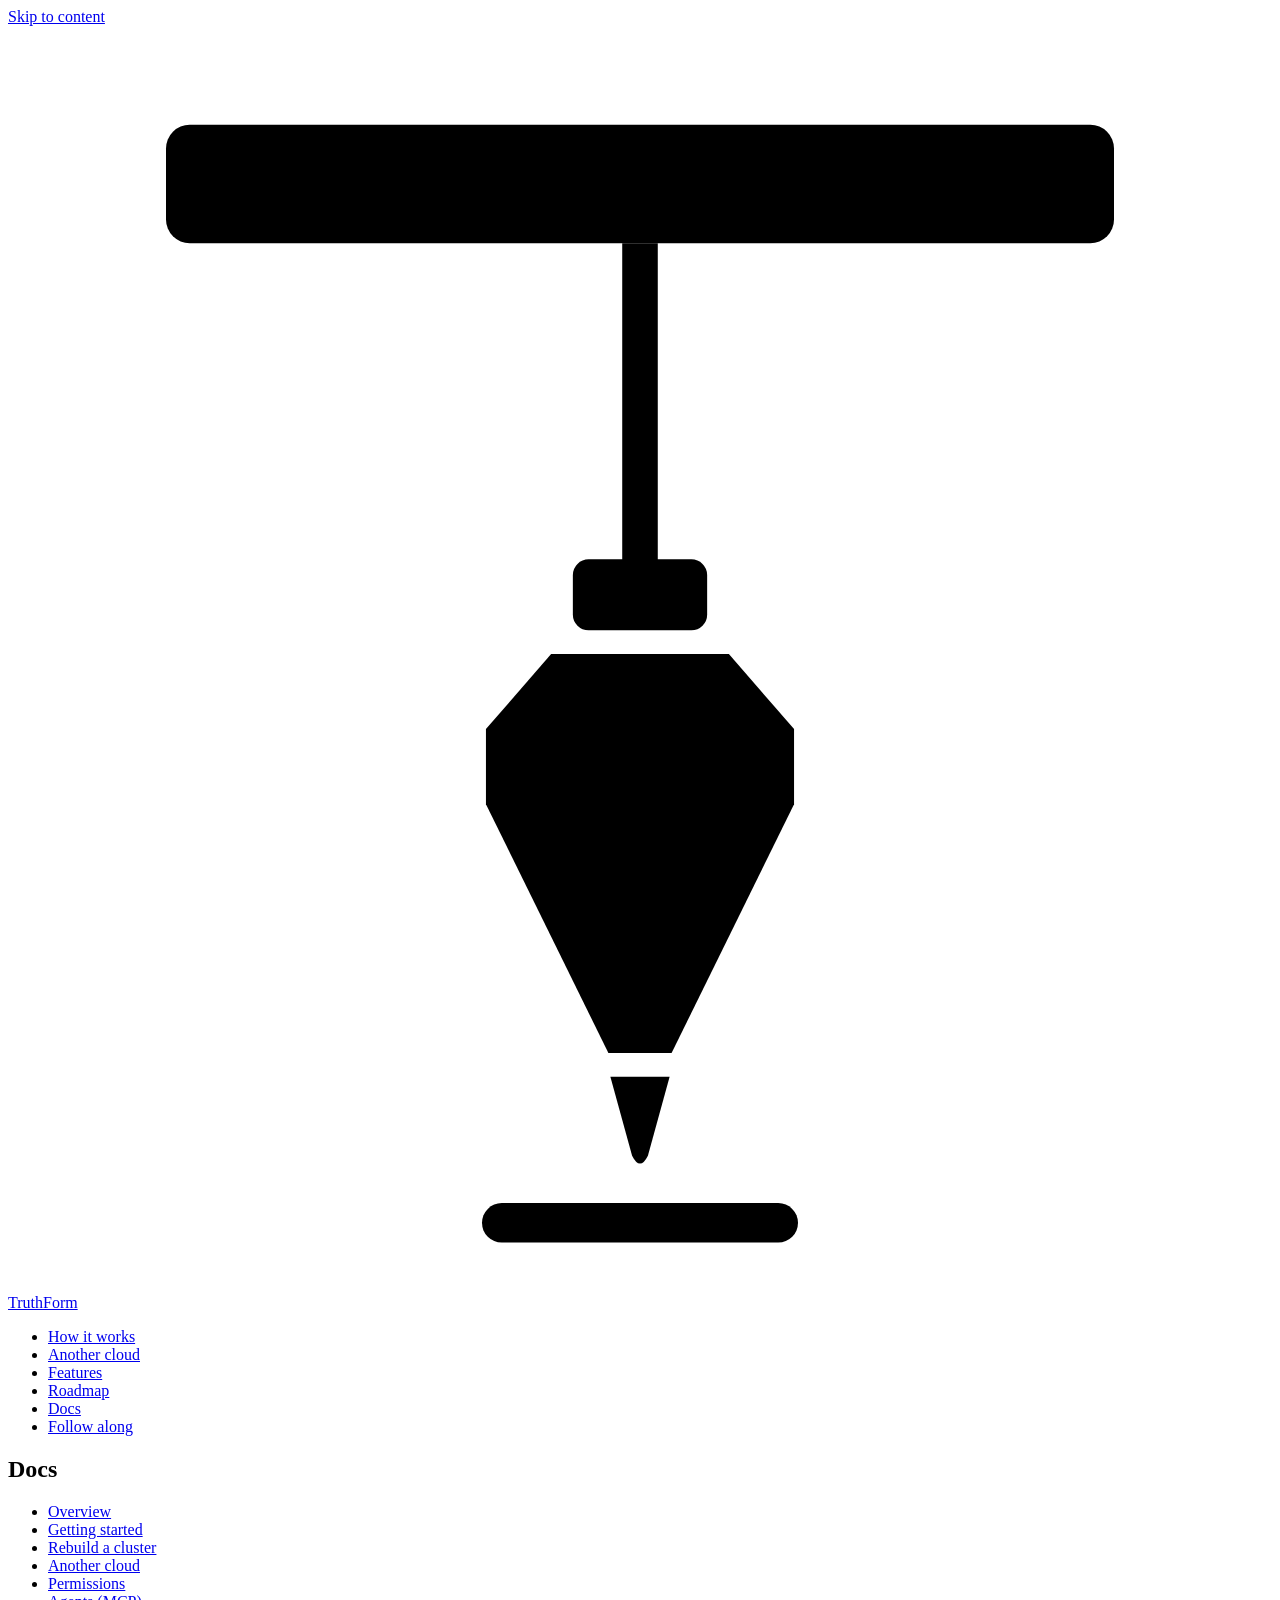
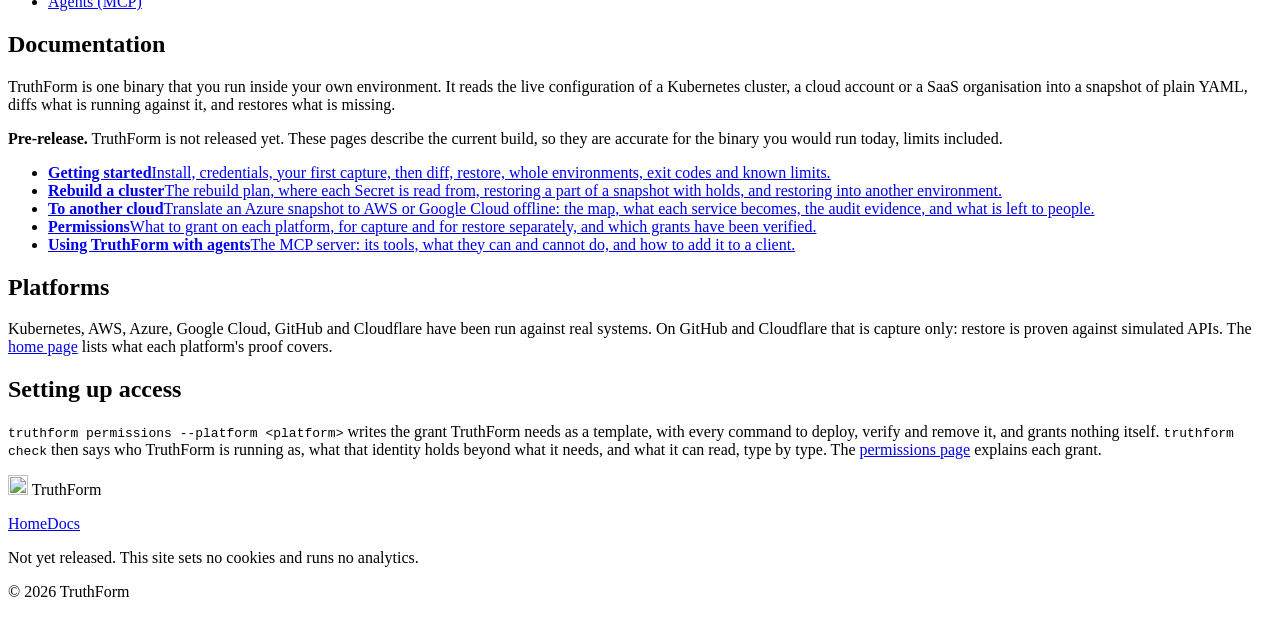
==== public/docs/index.html @ 3778e56d "Show the translation to AWS and Google Cloud, and the Kubernetes rebuild tools The site described co" ====
<!doctype html>
<html lang="en">
<head>
  <meta charset="utf-8">
  <meta name="viewport" content="width=device-width, initial-scale=1">
  <title>Docs | TruthForm</title>
  <meta name="description" content="How to run TruthForm in your own environment: install, capture, diff and restore, the permissions to grant on each platform, and using it with AI agents.">
  <link rel="canonical" href="https://usetruthform.com/docs/">
  <!-- Root-absolute paths: the docs sit one or two levels down, and the
       same header and footer are copied into every page. -->
  <link rel="icon" href="/logo.svg" type="image/svg+xml">
  <meta name="color-scheme" content="light dark">
  <meta name="theme-color" content="#fbfbf8" media="(prefers-color-scheme: light)">
  <meta name="theme-color" content="#0c1014" media="(prefers-color-scheme: dark)">
  <link rel="stylesheet" href="/styles.css">
</head>
<body>
  <a class="skip-link" href="#main">Skip to content</a>

  <header class="site-header">
    <div class="wrap header-inner">
      <a class="brand" href="/" aria-label="TruthForm home">
        <svg class="brand-mark" viewBox="0 0 64 64" aria-hidden="true" focusable="false">
          <g class="sb"><rect x="8" y="5" width="48" height="6" rx="1.2"/><rect x="28.6" y="27" width="6.8" height="3.6" rx=".8"/><path d="M30.5 53.2H33.5L32.4 57.2Q32 58 31.6 57.2Z"/><rect x="24" y="59.6" width="16" height="2" rx="1"/></g>
          <g class="sa"><rect x="31.1" y="11" width="1.8" height="16.5"/><path d="M27.5 31.8H36.5L39.8 35.6V39.4L33.6 52H30.4L24.2 39.4V35.6Z"/></g>
        </svg>
        <span><span class="brand-truth">Truth</span>Form</span>
      </a>
      <nav aria-label="Primary">
        <ul class="nav">
          <li><a href="/#how">How it works</a></li>
          <li><a href="/#another-cloud">Another cloud</a></li>
          <li><a href="/#features">Features</a></li>
          <li><a href="/#roadmap">Roadmap</a></li>
          <li class="nav-keep"><a href="/docs/" aria-current="page">Docs</a></li>
          <li><a class="nav-cta" href="/#follow">Follow along</a></li>
        </ul>
      </nav>
    </div>
  </header>

  <main id="main" class="docs">
    <div class="wrap docs-grid">
      <nav class="docs-nav" aria-label="Documentation">
        <div>
          <h2>Docs</h2>
          <ul>
            <li><a href="/docs/" aria-current="page">Overview</a></li>
            <li><a href="/docs/getting-started/">Getting started</a></li>
            <li><a href="/docs/rebuild/">Rebuild a cluster</a></li>
            <li><a href="/docs/another-cloud/">Another cloud</a></li>
            <li><a href="/docs/permissions/">Permissions</a></li>
            <li><a href="/docs/agents/">Agents (MCP)</a></li>
          </ul>
        </div>
      </nav>

      <article class="prose">
        <h1>Documentation</h1>
        <p class="lede">TruthForm is one binary that you run inside your own environment. It reads the live configuration of a Kubernetes cluster, a cloud account or a SaaS organisation into a snapshot of plain YAML, diffs what is running against it, and restores what is missing.</p>

        <div class="note">
          <p><strong>Pre-release.</strong> TruthForm is not released yet. These pages describe the current build, so they are accurate for the binary you would run today, limits included.</p>
        </div>

        <ul class="doc-cards">
          <li><a href="/docs/getting-started/"><strong>Getting started</strong><span>Install, credentials, your first capture, then diff, restore, whole environments, exit codes and known limits.</span></a></li>
          <li><a href="/docs/rebuild/"><strong>Rebuild a cluster</strong><span>The rebuild plan, where each Secret is read from, restoring a part of a snapshot with holds, and restoring into another environment.</span></a></li>
          <li><a href="/docs/another-cloud/"><strong>To another cloud</strong><span>Translate an Azure snapshot to AWS or Google Cloud offline: the map, what each service becomes, the audit evidence, and what is left to people.</span></a></li>
          <li><a href="/docs/permissions/"><strong>Permissions</strong><span>What to grant on each platform, for capture and for restore separately, and which grants have been verified.</span></a></li>
          <li><a href="/docs/agents/"><strong>Using TruthForm with agents</strong><span>The MCP server: its tools, what they can and cannot do, and how to add it to a client.</span></a></li>
        </ul>

        <h2 id="platforms">Platforms</h2>
        <p>Kubernetes, AWS, Azure, Google Cloud, GitHub and Cloudflare have been run against real systems. On GitHub and Cloudflare that is capture only: restore is proven against simulated APIs. The <a href="/#features">home page</a> lists what each platform's proof covers.</p>

        <h2 id="access">Setting up access</h2>
        <p><code>truthform permissions --platform &lt;platform&gt;</code> writes the grant TruthForm needs as a template, with every command to deploy, verify and remove it, and grants nothing itself. <code>truthform check</code> then says who TruthForm is running as, what that identity holds beyond what it needs, and what it can read, type by type. The <a href="/docs/permissions/">permissions page</a> explains each grant.</p>
      </article>
    </div>
  </main>

  <footer class="site-footer">
    <div class="wrap footer-inner">
      <p class="footer-brand">
        <img src="/logo.svg" alt="" width="20" height="20">
        <span><span class="brand-truth">Truth</span>Form</span>
      </p>
      <p class="footer-links"><a href="/">Home</a><a href="/docs/">Docs</a></p>
      <p>Not yet released. This site sets no cookies and runs no analytics.</p>
      <p>&copy; 2026 TruthForm</p>
    </div>
  </footer>
</body>
</html>
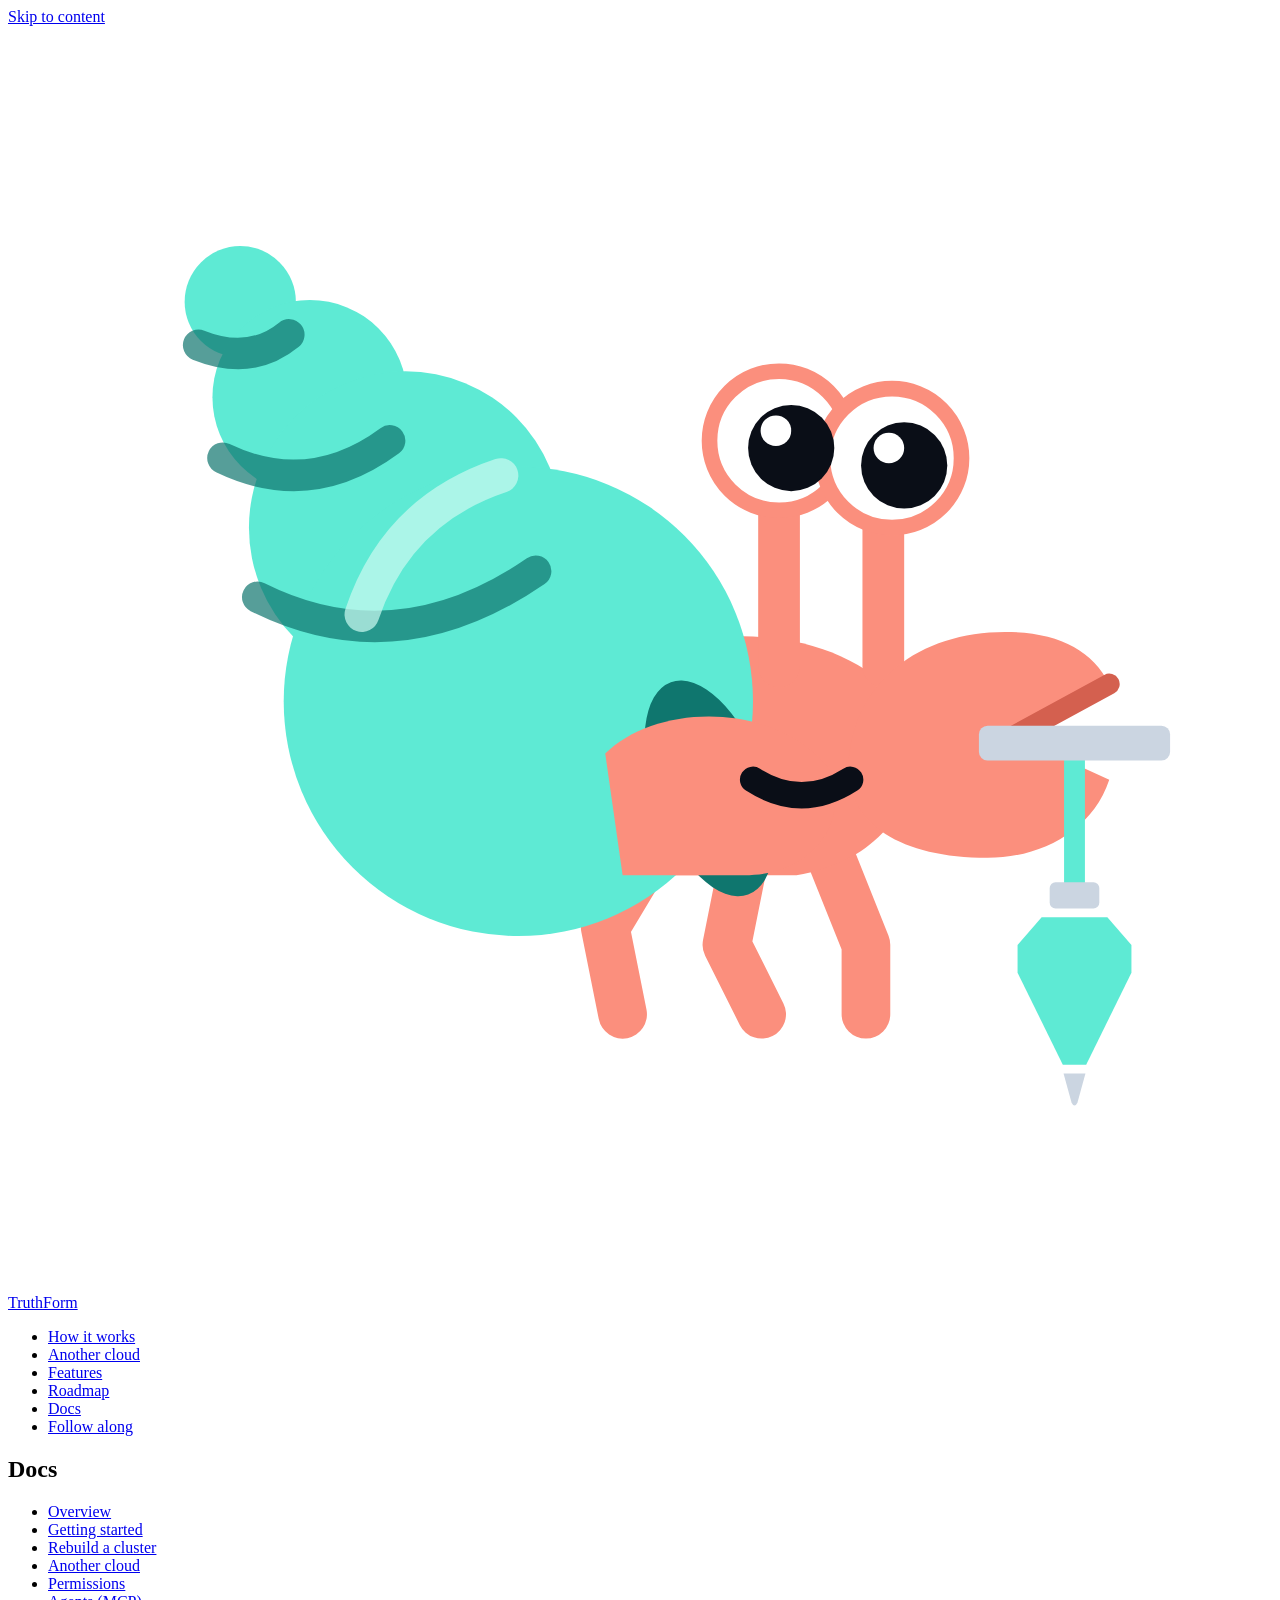
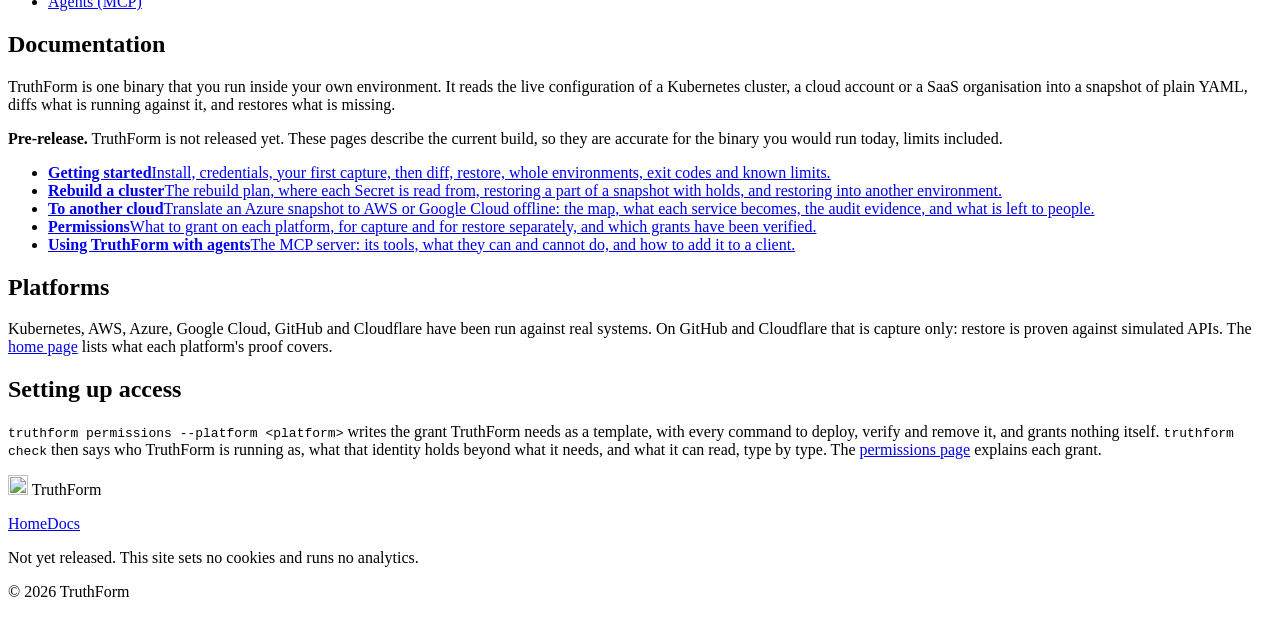
==== commit 81f2a4fc: "Use the hermit crab mascot as the header mark, footer mark and favicon The UseTruthForm GitHub org a" ====
--- a/public/docs/index.html
+++ b/public/docs/index.html
@@ -21,8 +21,27 @@
     <div class="wrap header-inner">
       <a class="brand" href="/" aria-label="TruthForm home">
         <svg class="brand-mark" viewBox="0 0 64 64" aria-hidden="true" focusable="false">
-          <g class="sb"><rect x="8" y="5" width="48" height="6" rx="1.2"/><rect x="28.6" y="27" width="6.8" height="3.6" rx=".8"/><path d="M30.5 53.2H33.5L32.4 57.2Q32 58 31.6 57.2Z"/><rect x="24" y="59.6" width="16" height="2" rx="1"/></g>
-          <g class="sa"><rect x="31.1" y="11" width="1.8" height="16.5"/><path d="M27.5 31.8H36.5L39.8 35.6V39.4L33.6 52H30.4L24.2 39.4V35.6Z"/></g>
+          <g transform="translate(32 32) scale(0.88) translate(-32 -33.5)">
+          <path class="cb-l" d="M33 44l-3 5 1 5M38 45l-1 5 2 4M43 45l2 5 0 4" stroke="#fb8f7d" stroke-width="2.8" stroke-linecap="round" stroke-linejoin="round" fill="none"/>
+          <path d="M28 36c5-5 15-5 19 0 2 4 0 9-6 10H31Z" fill="#fb8f7d"/>
+          <path d="M40 34V24M46 34V25" stroke="#fb8f7d" stroke-width="2.4" stroke-linecap="round"/>
+          <path d="M44 40c0-5 4-8 9-8 3 0 5 1 6 3l-5.5 3 5.5 2.5c-1 3-4 4.5-7 4.5-5 0-8-2-8-5Z" fill="#fb8f7d"/>
+          <path d="M53.5 38l5.5-3" stroke="#d4604f" stroke-width="1.2" stroke-linecap="round"/>
+          <g class="cs" fill="#5eead4"><circle cx="9" cy="13" r="3.2"/><circle cx="13" cy="18.5" r="5.6"/><circle cx="18.5" cy="26" r="9"/><circle cx="25" cy="36" r="13.5"/></g>
+          <path class="cw" d="M6.6 15.5q3 1.2 5.2-.6M8 22q5 2.4 9.6-1M10 30q8 4 16-1.5" fill="none" stroke="#0f766e" stroke-width="1.8" stroke-linecap="round" stroke-opacity=".7"/>
+          <path d="M16 31q2-6 8-8" stroke="#ccfbf1" stroke-width="2" stroke-linecap="round" fill="none" opacity=".7"/>
+          <ellipse cx="36" cy="41" rx="3.2" ry="6.5" fill="#0f766e" transform="rotate(-20 36 41)"/>
+          <path d="M30 39c3-3 10-3 13 1 1 3-1 6-5 6h-7Z" fill="#fb8f7d"/>
+          <g class="ce" fill="#fff" stroke="#fb8f7d" stroke-width=".9"><circle cx="40" cy="21" r="4"/><circle cx="46.5" cy="22" r="4"/></g>
+          <g fill="#0a0e17"><circle cx="40.7" cy="21.42" r="2.48"/><circle cx="47.2" cy="22.42" r="2.48"/></g>
+          <g fill="#fff"><circle cx="39.82" cy="20.42" r=".88"/><circle cx="46.32" cy="21.42" r=".88"/></g>
+          <path d="M38.5 40.5q2.8 1.8 5.6 0" stroke="#0a0e17" stroke-width="1.5" stroke-linecap="round" fill="none"/>
+          <path class="cst" d="M57 38.4V47" stroke="#5eead4" stroke-width="1.2" stroke-linecap="round"/>
+          <g class="sb" fill="#cbd5e1"><rect x="51.5" y="37.4" width="11" height="2" rx=".5"/></g>
+          <g transform="translate(57 46.4) scale(.42) translate(-32 -27)">
+          <g class="sb" fill="#cbd5e1"><rect x="28.6" y="27" width="6.8" height="3.6" rx=".8"/><path d="M30.5 53.2H33.5L32.4 57.2Q32 58 31.6 57.2Z"/></g>
+          <g class="sa" fill="#5eead4"><path d="M27.5 31.8H36.5L39.8 35.6V39.4L33.6 52H30.4L24.2 39.4V35.6Z"/></g>
+          </g></g>
         </svg>
         <span><span class="brand-truth">Truth</span>Form</span>
       </a>
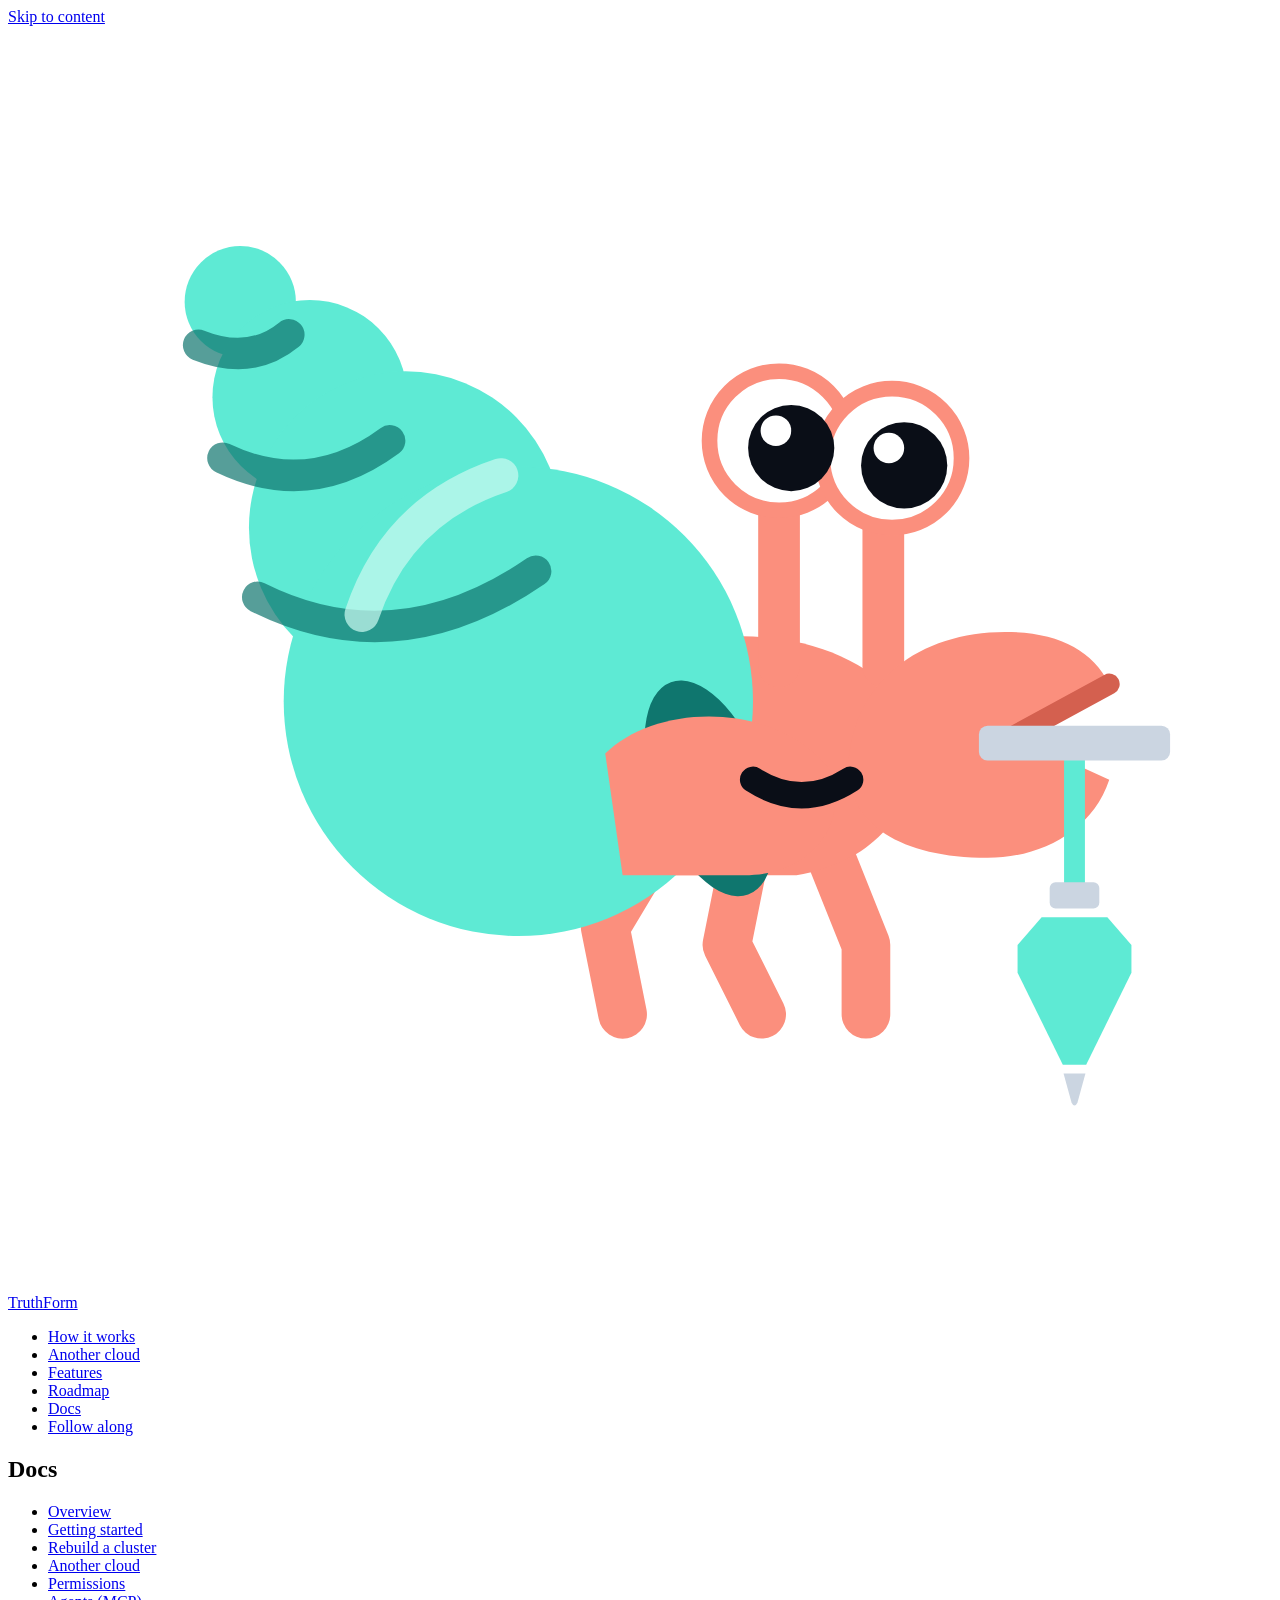
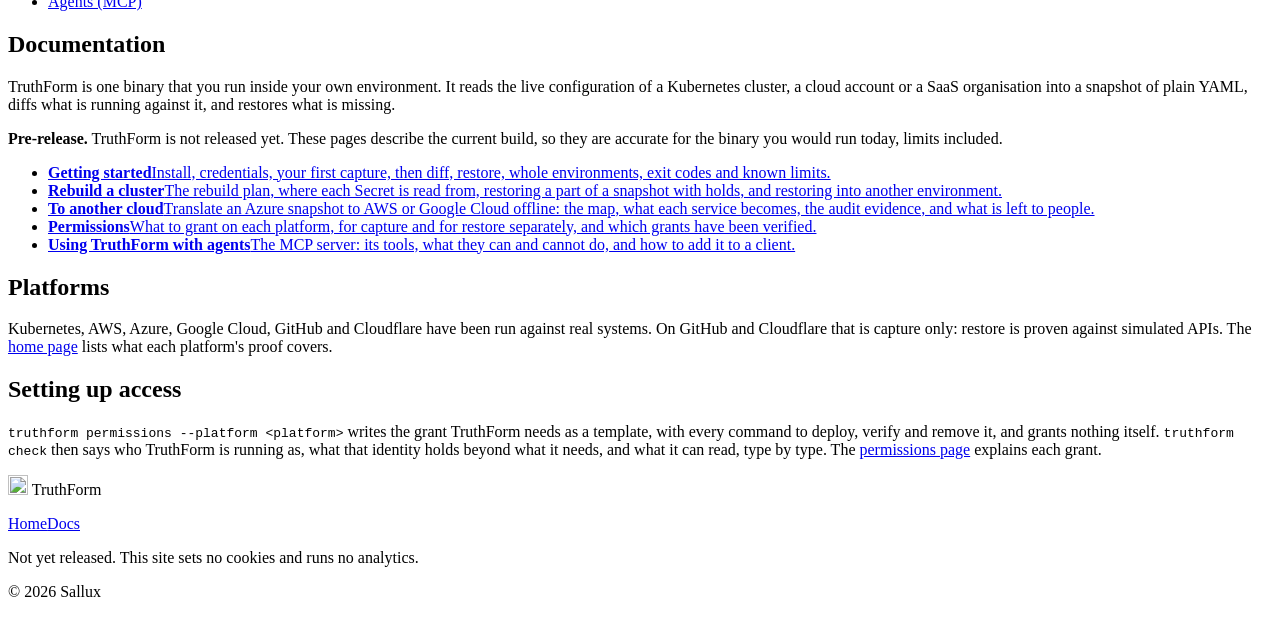
==== commit 45ee6d72: "Give the site a real contact address and name Sallux as copyright holder The follow section said "Co" ====
--- a/public/docs/index.html
+++ b/public/docs/index.html
@@ -107,7 +107,7 @@
       </p>
       <p class="footer-links"><a href="/">Home</a><a href="/docs/">Docs</a></p>
       <p>Not yet released. This site sets no cookies and runs no analytics.</p>
-      <p>&copy; 2026 TruthForm</p>
+      <p>&copy; 2026 Sallux</p>
     </div>
   </footer>
 </body>
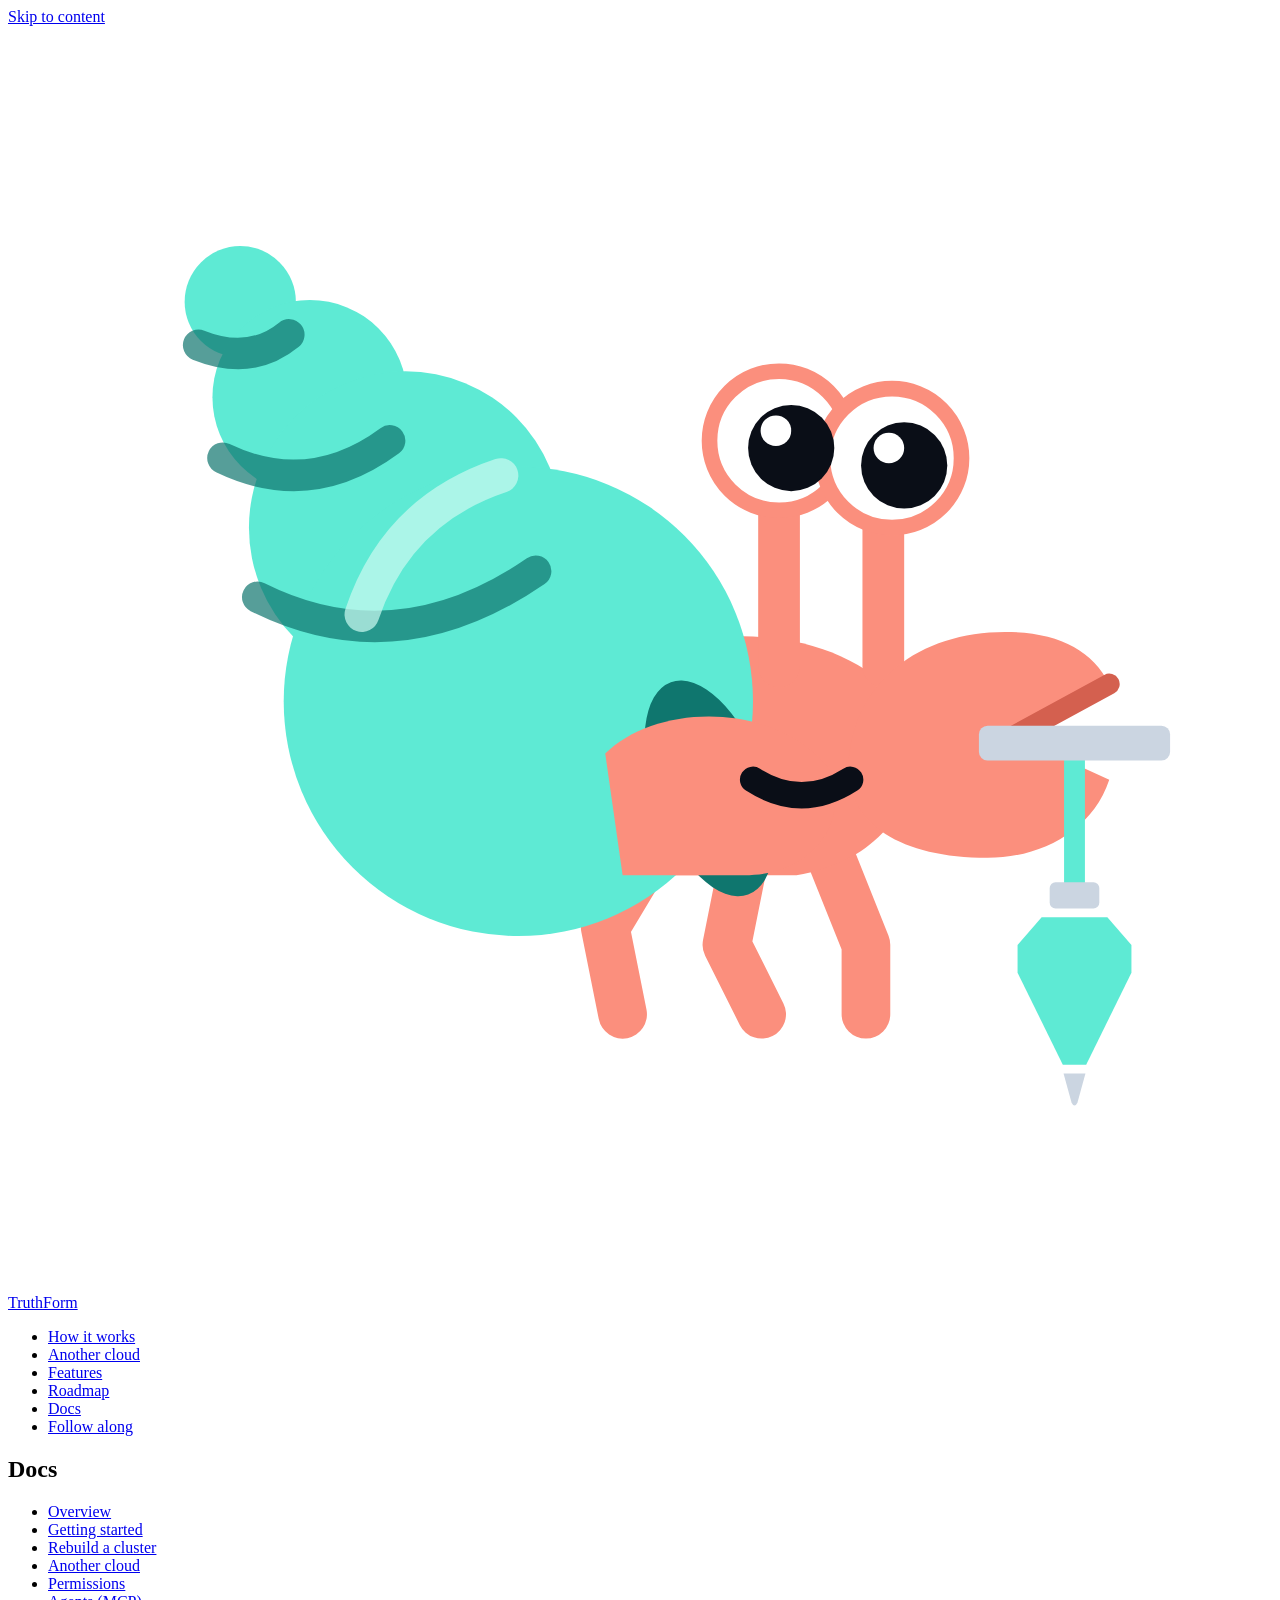
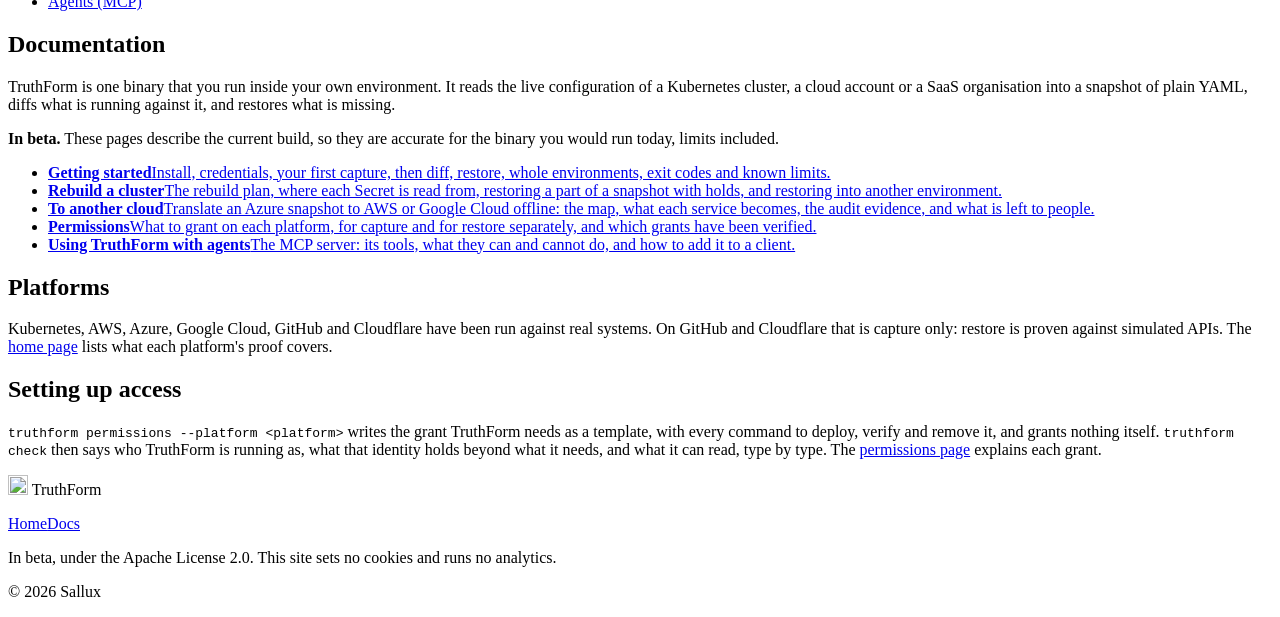
==== commit 227b3116: "Say what makes TruthForm nice to use, and that it is in beta under Apache 2.0 The home page listed w" ====
--- a/public/docs/index.html
+++ b/public/docs/index.html
@@ -79,7 +79,7 @@
         <p class="lede">TruthForm is one binary that you run inside your own environment. It reads the live configuration of a Kubernetes cluster, a cloud account or a SaaS organisation into a snapshot of plain YAML, diffs what is running against it, and restores what is missing.</p>
 
         <div class="note">
-          <p><strong>Pre-release.</strong> TruthForm is not released yet. These pages describe the current build, so they are accurate for the binary you would run today, limits included.</p>
+          <p><strong>In beta.</strong> These pages describe the current build, so they are accurate for the binary you would run today, limits included.</p>
         </div>
 
         <ul class="doc-cards">
@@ -106,7 +106,7 @@
         <span><span class="brand-truth">Truth</span>Form</span>
       </p>
       <p class="footer-links"><a href="/">Home</a><a href="/docs/">Docs</a></p>
-      <p>Not yet released. This site sets no cookies and runs no analytics.</p>
+      <p>In beta, under the Apache License 2.0. This site sets no cookies and runs no analytics.</p>
       <p>&copy; 2026 Sallux</p>
     </div>
   </footer>
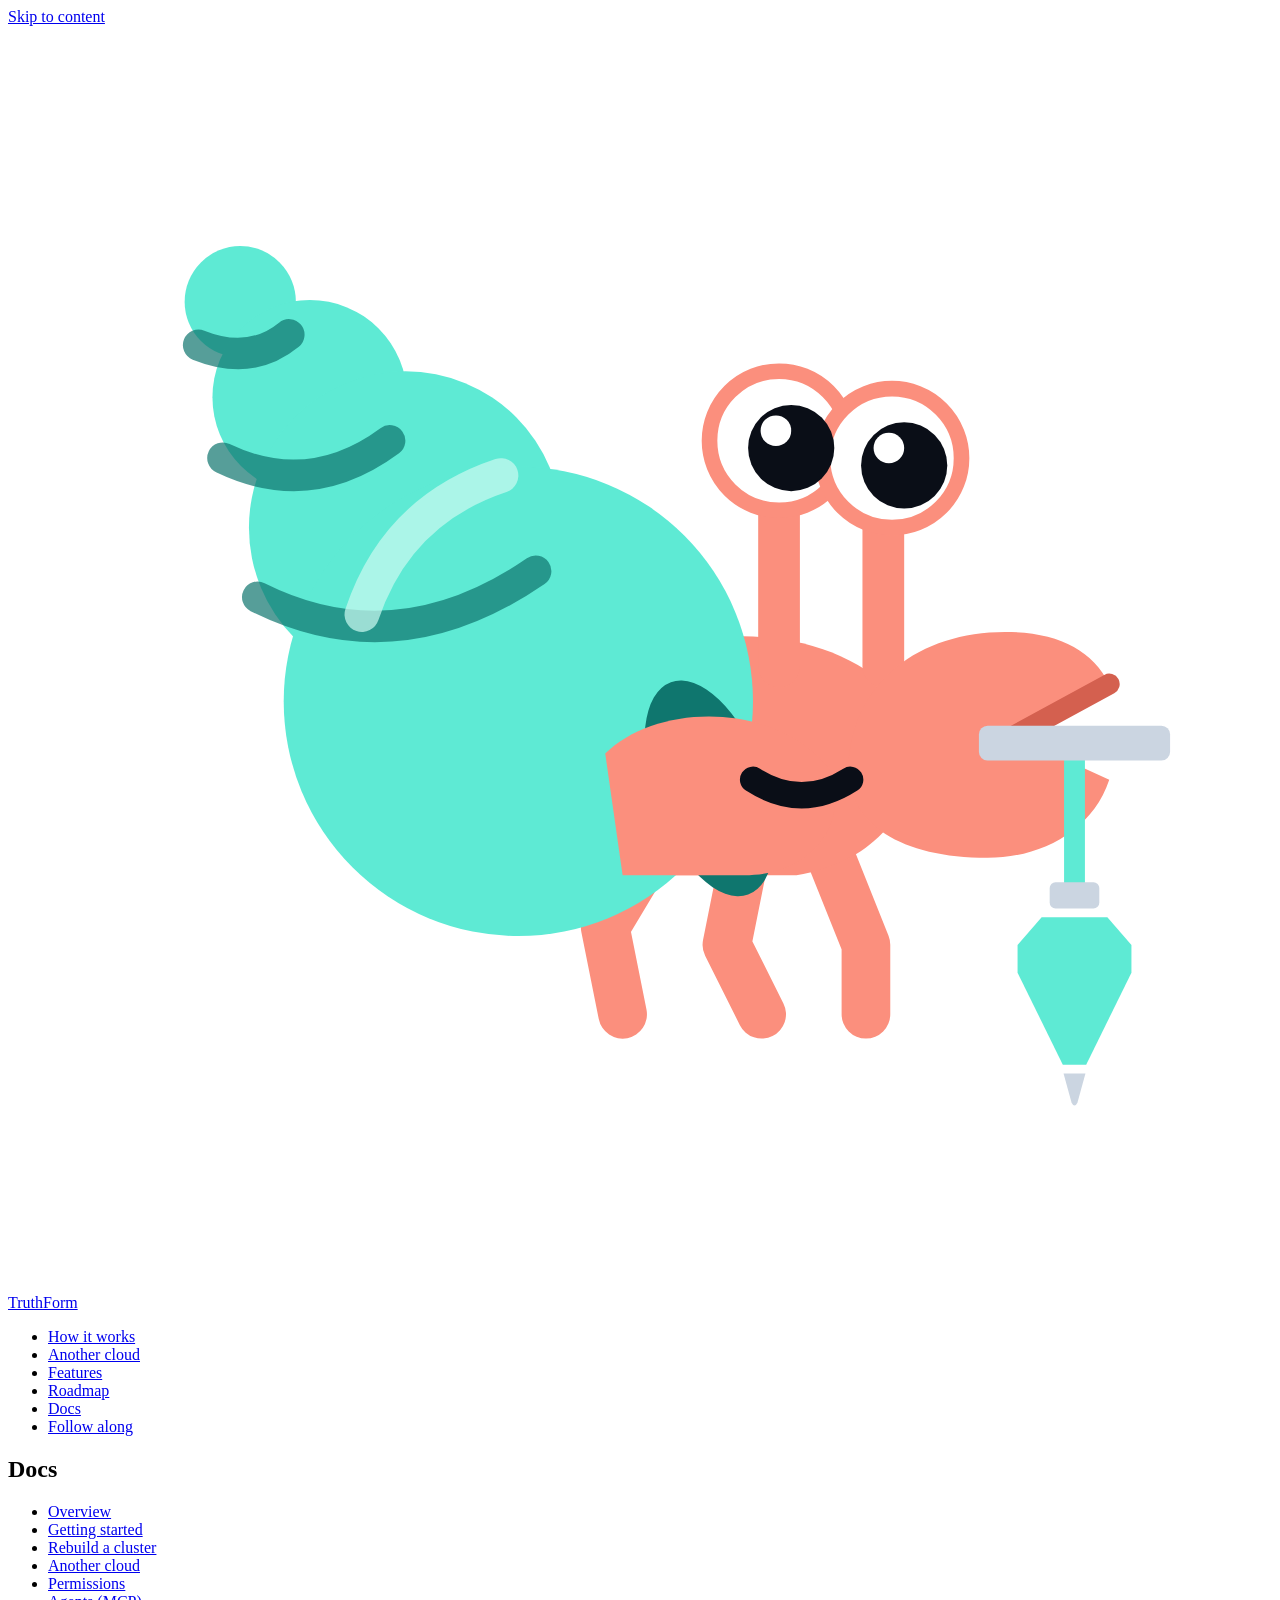
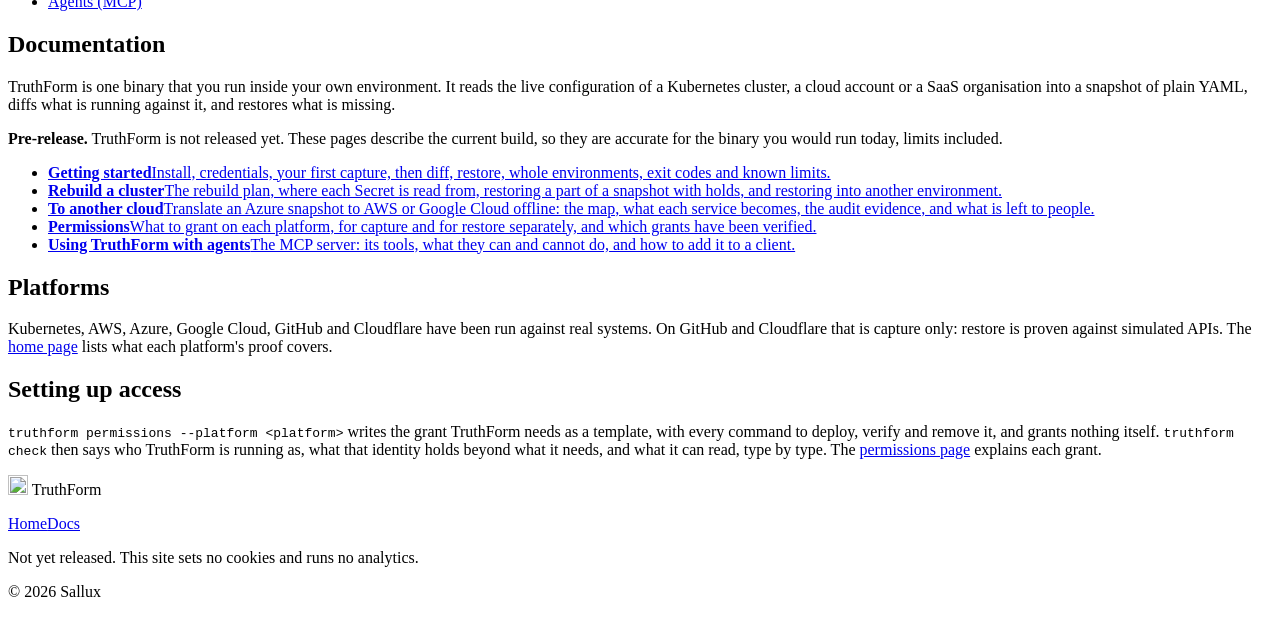
==== commit 9c0647d8: "Deploy to GitHub Pages from a workflow, and keep the security policy in the pages Pushing to main no" ====
--- a/public/docs/index.html
+++ b/public/docs/index.html
@@ -2,6 +2,9 @@
 <html lang="en">
 <head>
   <meta charset="utf-8">
+  <!-- Same policy as on every page; index.html says why it is a meta tag. -->
+  <meta http-equiv="Content-Security-Policy" content="default-src 'none'; style-src 'self'; img-src 'self'; base-uri 'none'; form-action 'none'">
+  <meta name="referrer" content="no-referrer">
   <meta name="viewport" content="width=device-width, initial-scale=1">
   <title>Docs | TruthForm</title>
   <meta name="description" content="How to run TruthForm in your own environment: install, capture, diff and restore, the permissions to grant on each platform, and using it with AI agents.">
@@ -79,7 +82,7 @@
         <p class="lede">TruthForm is one binary that you run inside your own environment. It reads the live configuration of a Kubernetes cluster, a cloud account or a SaaS organisation into a snapshot of plain YAML, diffs what is running against it, and restores what is missing.</p>
 
         <div class="note">
-          <p><strong>In beta.</strong> These pages describe the current build, so they are accurate for the binary you would run today, limits included.</p>
+          <p><strong>Pre-release.</strong> TruthForm is not released yet. These pages describe the current build, so they are accurate for the binary you would run today, limits included.</p>
         </div>
 
         <ul class="doc-cards">
@@ -106,7 +109,7 @@
         <span><span class="brand-truth">Truth</span>Form</span>
       </p>
       <p class="footer-links"><a href="/">Home</a><a href="/docs/">Docs</a></p>
-      <p>In beta, under the Apache License 2.0. This site sets no cookies and runs no analytics.</p>
+      <p>Not yet released. This site sets no cookies and runs no analytics.</p>
       <p>&copy; 2026 Sallux</p>
     </div>
   </footer>
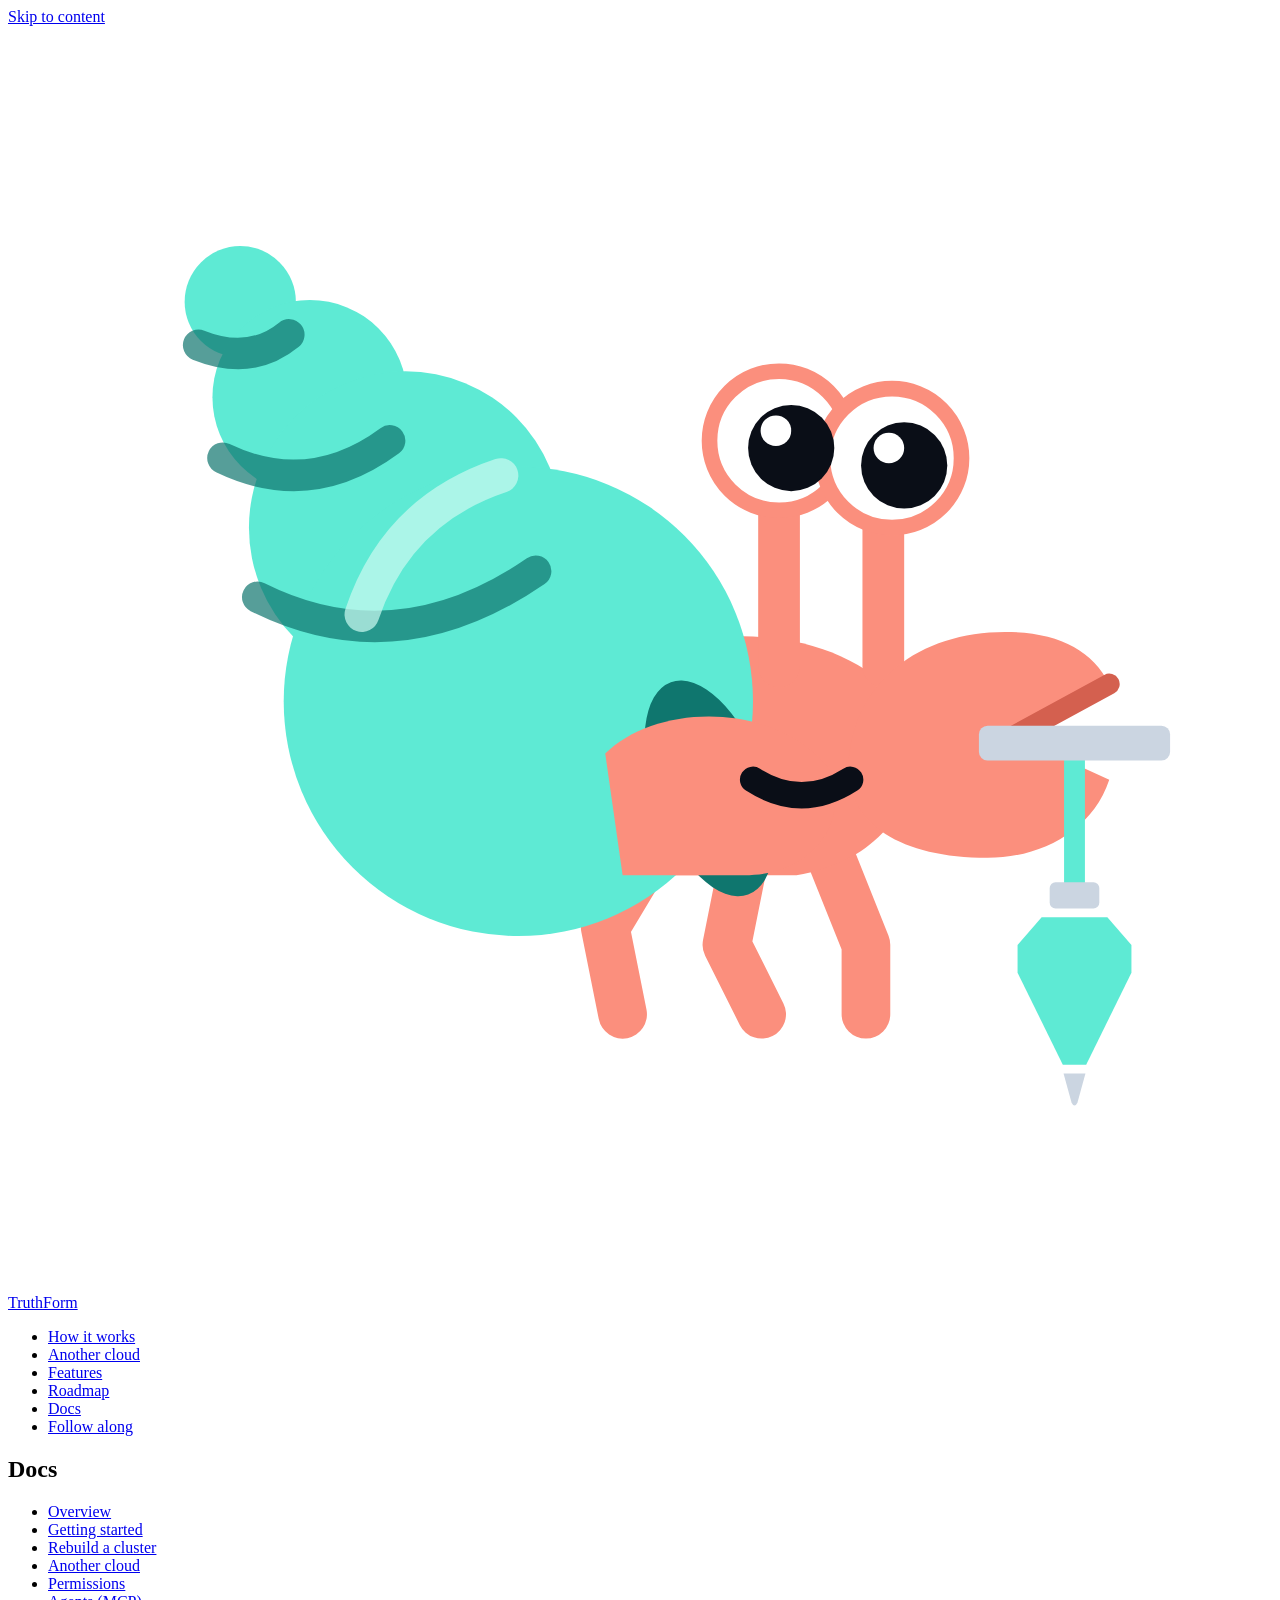
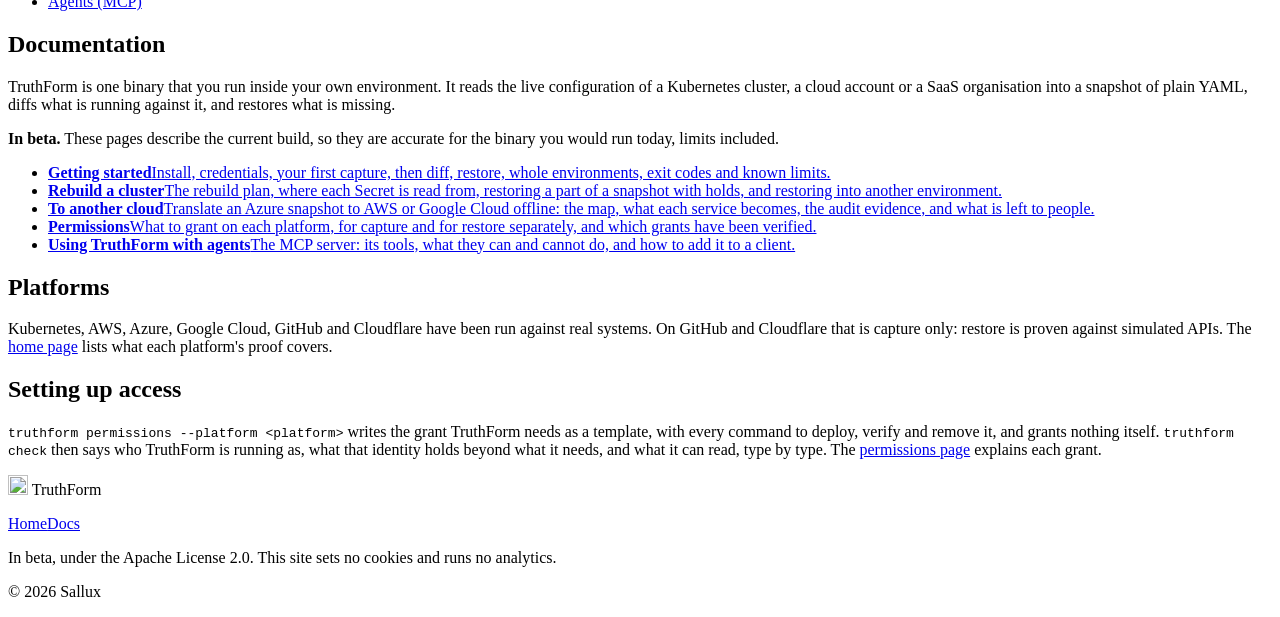
==== commit c124f815: "Merge pull request #5 from UseTruthForm/copy/nice-to-use-and-licence Say what makes TruthForm nice t" ====
--- a/public/docs/index.html
+++ b/public/docs/index.html
@@ -2,9 +2,6 @@
 <html lang="en">
 <head>
   <meta charset="utf-8">
-  <!-- Same policy as on every page; index.html says why it is a meta tag. -->
-  <meta http-equiv="Content-Security-Policy" content="default-src 'none'; style-src 'self'; img-src 'self'; base-uri 'none'; form-action 'none'">
-  <meta name="referrer" content="no-referrer">
   <meta name="viewport" content="width=device-width, initial-scale=1">
   <title>Docs | TruthForm</title>
   <meta name="description" content="How to run TruthForm in your own environment: install, capture, diff and restore, the permissions to grant on each platform, and using it with AI agents.">
@@ -82,7 +79,7 @@
         <p class="lede">TruthForm is one binary that you run inside your own environment. It reads the live configuration of a Kubernetes cluster, a cloud account or a SaaS organisation into a snapshot of plain YAML, diffs what is running against it, and restores what is missing.</p>
 
         <div class="note">
-          <p><strong>Pre-release.</strong> TruthForm is not released yet. These pages describe the current build, so they are accurate for the binary you would run today, limits included.</p>
+          <p><strong>In beta.</strong> These pages describe the current build, so they are accurate for the binary you would run today, limits included.</p>
         </div>
 
         <ul class="doc-cards">
@@ -109,7 +106,7 @@
         <span><span class="brand-truth">Truth</span>Form</span>
       </p>
       <p class="footer-links"><a href="/">Home</a><a href="/docs/">Docs</a></p>
-      <p>Not yet released. This site sets no cookies and runs no analytics.</p>
+      <p>In beta, under the Apache License 2.0. This site sets no cookies and runs no analytics.</p>
       <p>&copy; 2026 Sallux</p>
     </div>
   </footer>
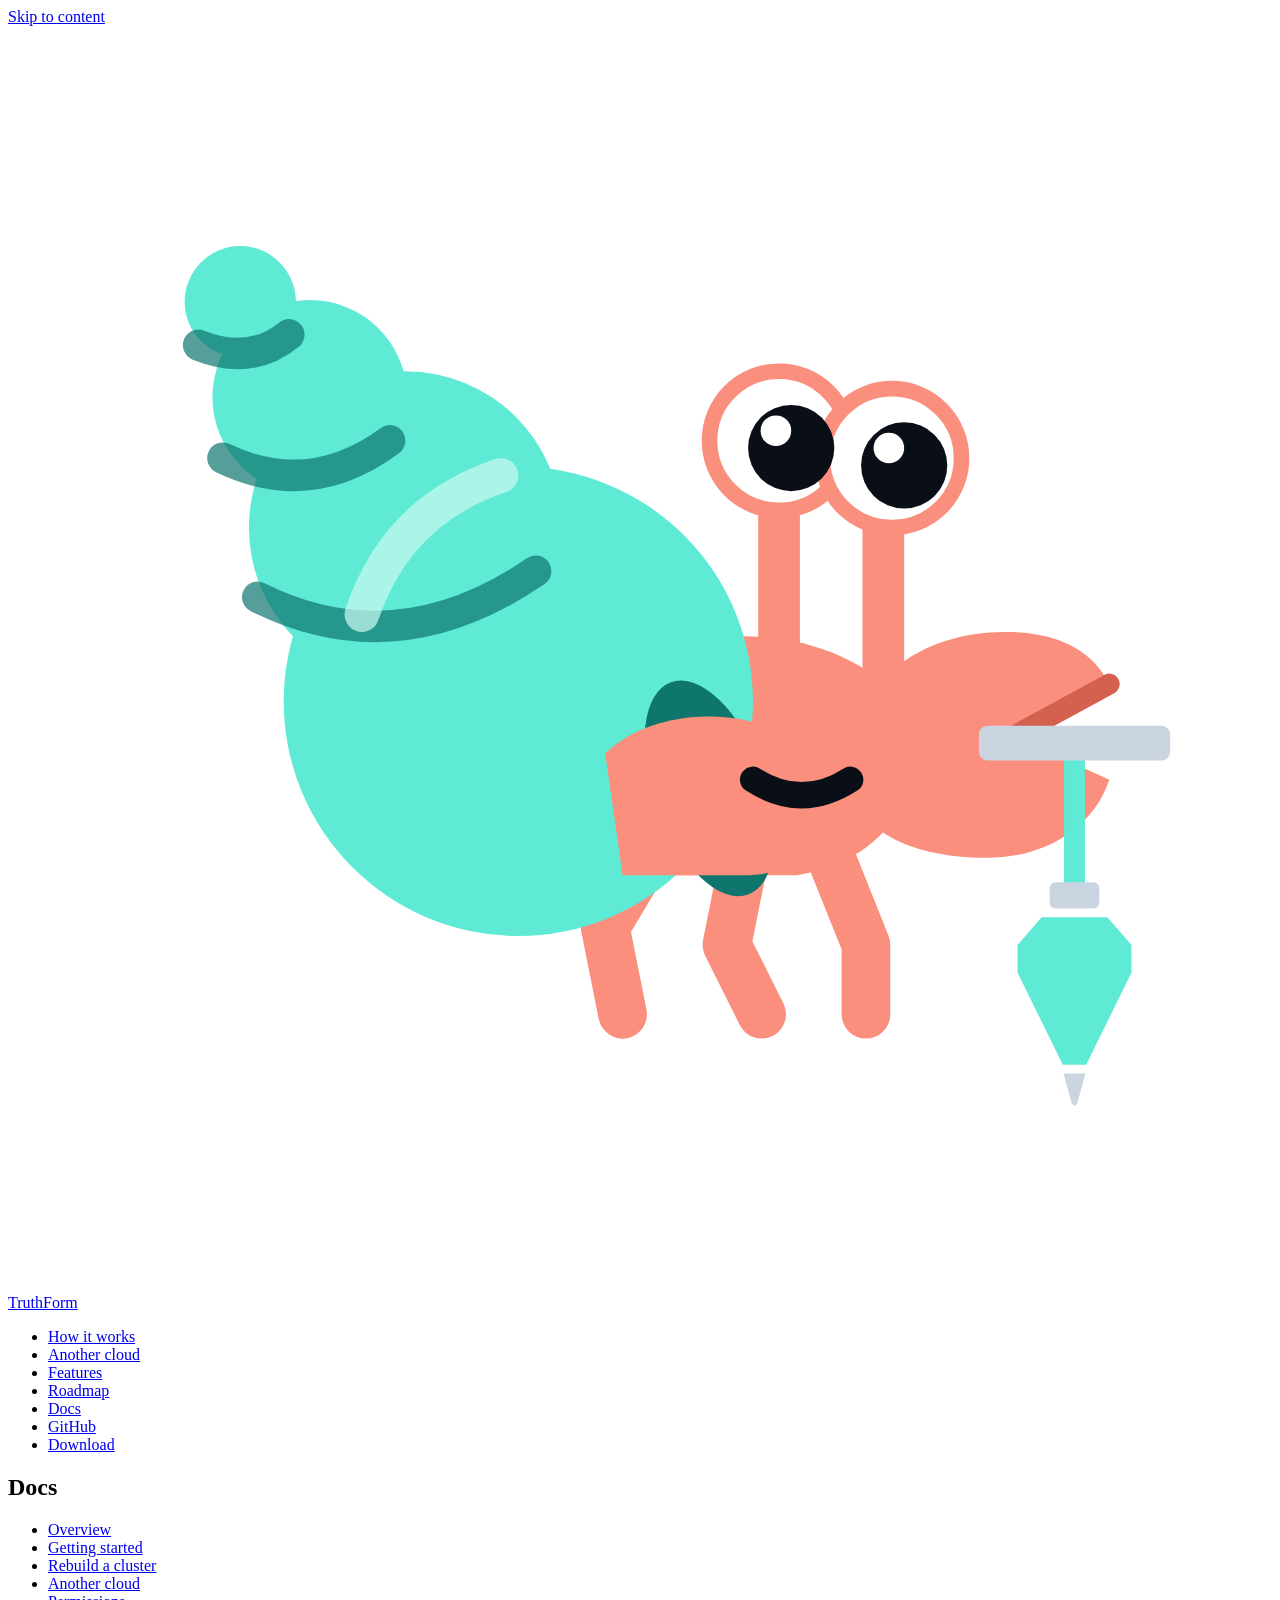
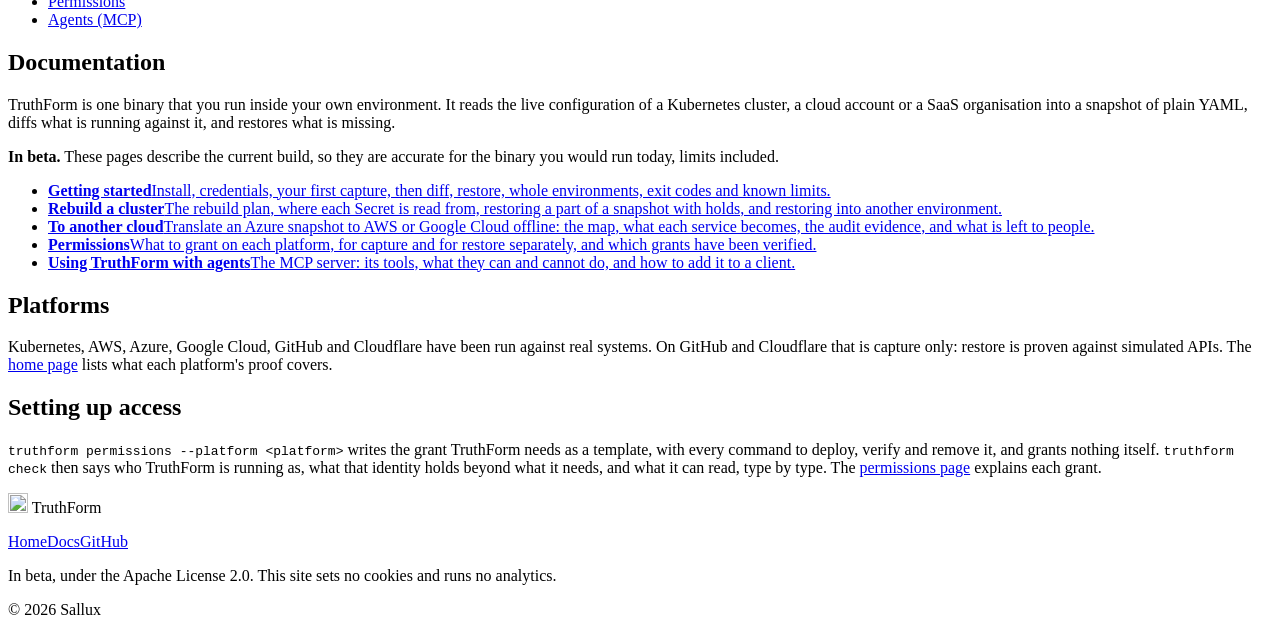
==== commit 5e513ec6: "Link the v0.1.0-beta.26 download, and bring four docs claims up to core Core goes public with its fi" ====
--- a/public/docs/index.html
+++ b/public/docs/index.html
@@ -2,6 +2,9 @@
 <html lang="en">
 <head>
   <meta charset="utf-8">
+  <!-- Same policy as on every page; index.html says why it is a meta tag. -->
+  <meta http-equiv="Content-Security-Policy" content="default-src 'none'; style-src 'self'; img-src 'self'; base-uri 'none'; form-action 'none'">
+  <meta name="referrer" content="no-referrer">
   <meta name="viewport" content="width=device-width, initial-scale=1">
   <title>Docs | TruthForm</title>
   <meta name="description" content="How to run TruthForm in your own environment: install, capture, diff and restore, the permissions to grant on each platform, and using it with AI agents.">
@@ -52,7 +55,8 @@
           <li><a href="/#features">Features</a></li>
           <li><a href="/#roadmap">Roadmap</a></li>
           <li class="nav-keep"><a href="/docs/" aria-current="page">Docs</a></li>
-          <li><a class="nav-cta" href="/#follow">Follow along</a></li>
+          <li><a href="https://github.com/UseTruthForm/core">GitHub</a></li>
+          <li><a class="nav-cta" href="/#download">Download</a></li>
         </ul>
       </nav>
     </div>
@@ -105,7 +109,7 @@
         <img src="/logo.svg" alt="" width="20" height="20">
         <span><span class="brand-truth">Truth</span>Form</span>
       </p>
-      <p class="footer-links"><a href="/">Home</a><a href="/docs/">Docs</a></p>
+      <p class="footer-links"><a href="/">Home</a><a href="/docs/">Docs</a><a href="https://github.com/UseTruthForm/core">GitHub</a></p>
       <p>In beta, under the Apache License 2.0. This site sets no cookies and runs no analytics.</p>
       <p>&copy; 2026 Sallux</p>
     </div>
